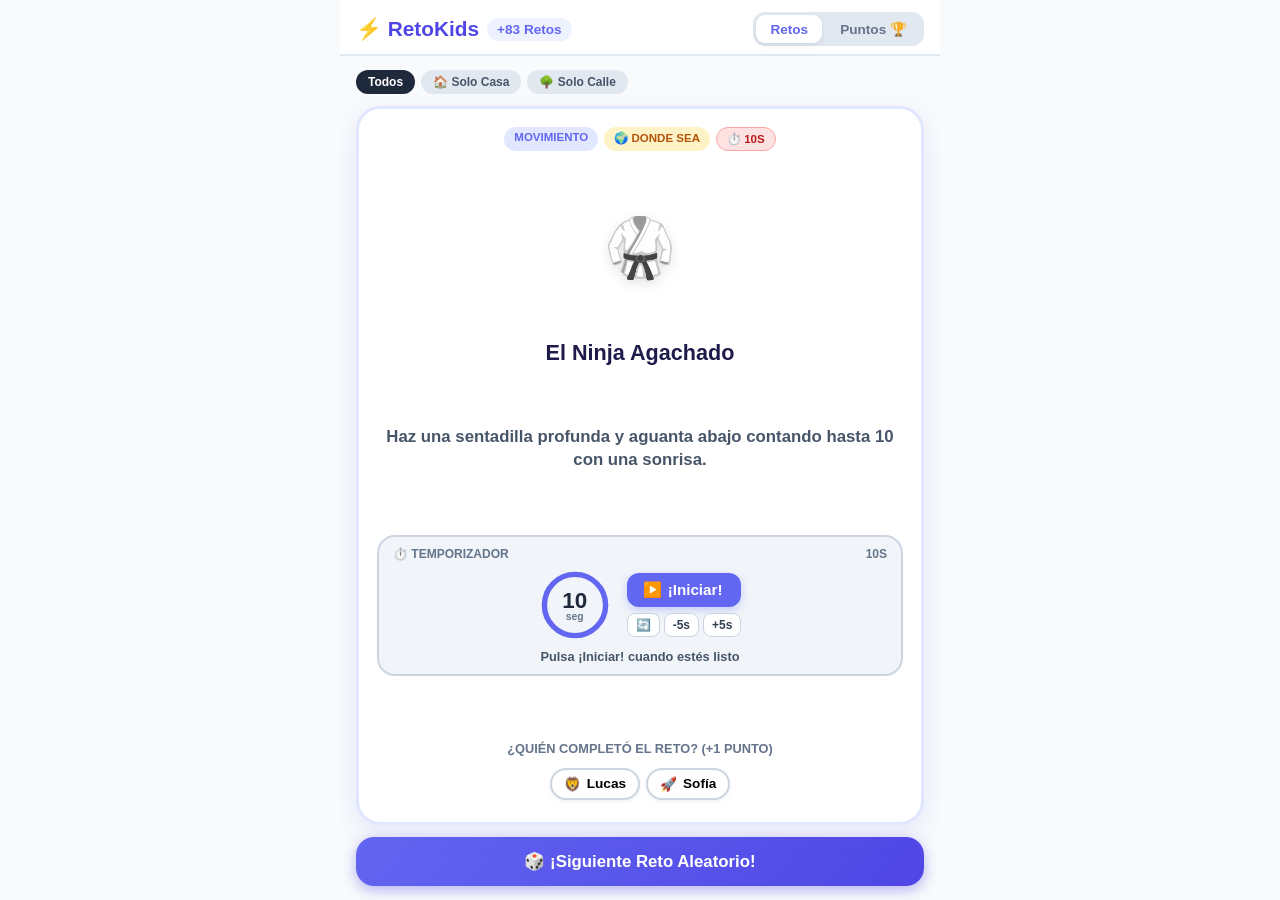
==== public/retokids.html @ 827642c1 "chore: initialize RetoKids project Setup React project with Vite, Tailwind CSS, TypeScript, and core" ====
<!DOCTYPE html>
<html lang="es">
<head>
  <meta charset="UTF-8">
  <title>RetoKids - Desafíos en Acción con Temporizador</title>
  
  <!-- Optimización iOS / PWA -->
  <meta name="viewport" content="width=device-width, initial-scale=1.0, maximum-scale=1.0, user-scalable=no, viewport-fit=cover">
  <meta name="apple-mobile-web-app-capable" content="yes">
  <meta name="apple-mobile-web-app-status-bar-style" content="black-translucent">
  <meta name="apple-mobile-web-app-title" content="RetoKids">
  <meta name="theme-color" content="#4f46e5">

  <style>
    :root {
      --primary: #6366f1;
      --primary-dark: #4f46e5;
      --accent: #f59e0b;
      --success: #10b981;
      --danger: #ef4444;
      --bg: #f8fafc;
      --card-bg: #ffffff;
      --text: #1e293b;
      --text-muted: #64748b;
      --safe-top: env(safe-area-inset-top, 20px);
      --safe-bottom: env(safe-area-inset-bottom, 20px);
    }

    * {
      box-sizing: border-box;
      margin: 0;
      padding: 0;
      -webkit-tap-highlight-color: transparent;
      user-select: none;
      -webkit-user-select: none;
    }

    html, body {
      width: 100%;
      height: 100dvh;
      overflow-x: hidden;
      overflow-y: hidden;
      font-family: -apple-system, BlinkMacSystemFont, "Segoe UI", Roboto, Helvetica, Arial, sans-serif;
      background-color: var(--bg);
      color: var(--text);
    }

    #app {
      display: flex;
      flex-direction: column;
      width: 100vw;
      height: 100dvh;
      max-width: 600px;
      margin: 0 auto;
      padding-top: var(--safe-top);
      padding-bottom: var(--safe-bottom);
      overflow: hidden;
      position: relative;
    }

    /* Cabecera */
    header {
      padding: 12px 16px 8px;
      display: flex;
      justify-content: space-between;
      align-items: center;
      background: var(--card-bg);
      border-bottom: 2px solid #e2e8f0;
    }

    .brand {
      display: flex;
      align-items: center;
      gap: 8px;
      font-weight: 900;
      font-size: 1.3rem;
      color: var(--primary-dark);
    }

    .brand span {
      background: #eef2ff;
      padding: 4px 10px;
      border-radius: 20px;
      font-size: 0.85rem;
      color: var(--primary);
    }

    .tab-bar {
      display: flex;
      background: #e2e8f0;
      border-radius: 12px;
      padding: 3px;
      gap: 4px;
    }

    .tab-btn {
      border: none;
      background: transparent;
      padding: 6px 14px;
      font-weight: 700;
      font-size: 0.85rem;
      border-radius: 9px;
      color: var(--text-muted);
      cursor: pointer;
      transition: all 0.2s ease;
    }

    .tab-btn.active {
      background: #fff;
      color: var(--primary);
      box-shadow: 0 2px 5px rgba(0,0,0,0.08);
    }

    /* Contenido */
    main {
      flex: 1;
      overflow-y: auto;
      padding: 14px 16px;
      display: flex;
      flex-direction: column;
      -webkit-overflow-scrolling: touch;
    }

    .view {
      display: none;
      flex-direction: column;
      height: 100%;
      gap: 12px;
    }

    .view.active {
      display: flex;
    }

    /* Tarjeta Reto */
    .challenge-card {
      background: var(--card-bg);
      border-radius: 24px;
      padding: 18px 18px;
      flex: 1;
      display: flex;
      flex-direction: column;
      justify-content: space-between;
      align-items: center;
      text-align: center;
      box-shadow: 0 8px 24px rgba(99, 102, 241, 0.12);
      border: 3px solid #e0e7ff;
      position: relative;
      animation: popIn 0.3s cubic-bezier(0.175, 0.885, 0.32, 1.275);
    }

    @keyframes popIn {
      0% { transform: scale(0.92); opacity: 0; }
      100% { transform: scale(1); opacity: 1; }
    }

    .badge-row {
      display: flex;
      gap: 6px;
      flex-wrap: wrap;
      justify-content: center;
      margin-bottom: 4px;
    }

    .badge {
      font-size: 0.72rem;
      font-weight: 800;
      text-transform: uppercase;
      padding: 4px 10px;
      border-radius: 20px;
      background: #e0e7ff;
      color: var(--primary);
    }

    .badge.place {
      background: #fef3c7;
      color: #b45309;
    }

    .badge.time-badge {
      background: #fee2e2;
      color: #b91c1c;
      border: 1px solid #fca5a5;
    }

    .challenge-emoji {
      font-size: 3.6rem;
      margin: 4px 0;
      filter: drop-shadow(0 4px 6px rgba(0,0,0,0.1));
    }

    .challenge-title {
      font-size: 1.35rem;
      font-weight: 800;
      color: #1e1b4b;
      margin-bottom: 4px;
    }

    .challenge-desc {
      font-size: 1.05rem;
      line-height: 1.4;
      font-weight: 600;
      color: #475569;
      margin-bottom: 4px;
    }

    /* =========================================
       NUEVO: TEMPORIZADOR INTEGRADO EN RETO
    ========================================= */
    .timer-container {
      width: 100%;
      background: #f1f5f9;
      border: 2px solid #cbd5e1;
      border-radius: 18px;
      padding: 10px 14px;
      display: flex;
      flex-direction: column;
      align-items: center;
      gap: 8px;
      margin: 4px 0;
      transition: all 0.3s ease;
    }

    .timer-container.running {
      background: #eef2ff;
      border-color: #818cf8;
      box-shadow: 0 4px 12px rgba(99, 102, 241, 0.15);
    }

    .timer-container.urgent {
      background: #fef2f2;
      border-color: #f87171;
      animation: pulseBorder 0.8s infinite alternate;
    }

    @keyframes pulseBorder {
      0% { box-shadow: 0 0 0 0 rgba(239, 68, 68, 0.4); }
      100% { box-shadow: 0 0 16px 4px rgba(239, 68, 68, 0.3); }
    }

    .timer-container.finished {
      background: #ecfdf5;
      border-color: #34d399;
    }

    .timer-header {
      width: 100%;
      display: flex;
      justify-content: space-between;
      align-items: center;
      font-size: 0.75rem;
      font-weight: 800;
      text-transform: uppercase;
      color: #64748b;
    }

    .timer-body {
      display: flex;
      align-items: center;
      justify-content: center;
      gap: 16px;
      width: 100%;
    }

    .timer-dial-wrapper {
      position: relative;
      width: 72px;
      height: 72px;
      display: flex;
      align-items: center;
      justify-content: center;
    }

    .timer-svg {
      width: 100%;
      height: 100%;
      transform: rotate(-90deg);
    }

    .timer-circle-bg {
      fill: none;
      stroke: #e2e8f0;
      stroke-width: 6;
    }

    .timer-circle-progress {
      fill: none;
      stroke: var(--primary);
      stroke-width: 6;
      stroke-linecap: round;
      transition: stroke-dashoffset 0.3s linear, stroke 0.3s ease;
    }

    .timer-dial-text {
      position: absolute;
      display: flex;
      flex-direction: column;
      align-items: center;
      justify-content: center;
      font-weight: 900;
      font-size: 1.4rem;
      color: var(--text);
    }

    .timer-dial-unit {
      font-size: 0.65rem;
      font-weight: 700;
      color: var(--text-muted);
      margin-top: -3px;
    }

    .timer-controls {
      display: flex;
      flex-direction: column;
      gap: 6px;
    }

    .btn-timer-main {
      background: var(--primary);
      color: white;
      border: none;
      padding: 8px 16px;
      border-radius: 12px;
      font-weight: 800;
      font-size: 0.95rem;
      cursor: pointer;
      display: flex;
      align-items: center;
      gap: 6px;
      box-shadow: 0 3px 8px rgba(99, 102, 241, 0.3);
      transition: transform 0.1s, background-color 0.2s;
    }

    .btn-timer-main:active {
      transform: scale(0.95);
    }

    .btn-timer-main.running {
      background: #d97706;
      box-shadow: 0 3px 8px rgba(217, 119, 6, 0.3);
    }

    .btn-timer-main.finished {
      background: #059669;
    }

    .timer-sub-controls {
      display: flex;
      gap: 4px;
      justify-content: center;
    }

    .btn-timer-small {
      background: #fff;
      border: 1px solid #cbd5e1;
      padding: 4px 8px;
      border-radius: 8px;
      font-weight: 800;
      font-size: 0.75rem;
      cursor: pointer;
      color: #334155;
    }

    .btn-timer-small:active {
      transform: scale(0.92);
      background: #f1f5f9;
    }

    .timer-status-msg {
      font-size: 0.8rem;
      font-weight: 700;
      color: #475569;
      text-align: center;
    }

    /* Botones de acción */
    .action-panel {
      display: flex;
      flex-direction: column;
      gap: 8px;
      margin-top: 6px;
      width: 100%;
    }

    .award-title {
      font-size: 0.8rem;
      font-weight: 800;
      color: var(--text-muted);
      text-align: center;
      text-transform: uppercase;
    }

    .players-quick-bar {
      display: flex;
      gap: 6px;
      overflow-x: auto;
      padding: 4px 2px;
      justify-content: center;
      flex-wrap: wrap;
    }

    .quick-player-btn {
      background: #fff;
      border: 2px solid #cbd5e1;
      padding: 6px 12px;
      border-radius: 50px;
      display: flex;
      align-items: center;
      gap: 6px;
      font-weight: 800;
      font-size: 0.85rem;
      cursor: pointer;
      box-shadow: 0 2px 4px rgba(0,0,0,0.05);
      transition: transform 0.1s;
    }

    .quick-player-btn:active {
      transform: scale(0.95);
      background: #dcfce7;
      border-color: var(--success);
    }

    .btn-main {
      background: linear-gradient(135deg, #6366f1, #4f46e5);
      color: white;
      border: none;
      padding: 14px;
      font-size: 1.05rem;
      font-weight: 800;
      border-radius: 18px;
      cursor: pointer;
      box-shadow: 0 4px 14px rgba(79, 70, 229, 0.4);
      display: flex;
      justify-content: center;
      align-items: center;
      gap: 10px;
      transition: transform 0.1s;
    }

    .btn-main:active {
      transform: scale(0.97);
    }

    /* Marcador y Jugadores */
    .players-list {
      display: flex;
      flex-direction: column;
      gap: 10px;
      overflow-y: auto;
    }

    .player-card {
      background: var(--card-bg);
      border-radius: 18px;
      padding: 12px 16px;
      display: flex;
      align-items: center;
      justify-content: space-between;
      box-shadow: 0 3px 10px rgba(0,0,0,0.04);
      border: 2px solid #f1f5f9;
    }

    .player-info {
      display: flex;
      align-items: center;
      gap: 12px;
    }

    .player-avatar {
      width: 48px;
      height: 48px;
      border-radius: 50%;
      background: #eef2ff;
      display: flex;
      align-items: center;
      justify-content: center;
      font-size: 1.7rem;
      overflow: hidden;
      border: 2px solid #c7d2fe;
    }

    .player-avatar img {
      width: 100%;
      height: 100%;
      object-fit: cover;
    }

    .player-name {
      font-weight: 800;
      font-size: 1.05rem;
    }

    .score-controls {
      display: flex;
      align-items: center;
      gap: 8px;
    }

    .score-badge {
      font-size: 1.3rem;
      font-weight: 900;
      color: var(--primary-dark);
      min-width: 36px;
      text-align: center;
    }

    .btn-circle {
      width: 36px;
      height: 36px;
      border-radius: 50%;
      border: none;
      font-size: 1.3rem;
      font-weight: 800;
      display: flex;
      align-items: center;
      justify-content: center;
      cursor: pointer;
    }

    .btn-plus {
      background: #dcfce7;
      color: #15803d;
    }

    .btn-minus {
      background: #fee2e2;
      color: #b91c1c;
    }

    /* Modal / Formulario Agregar Jugador */
    .add-player-box {
      background: #fff;
      padding: 16px;
      border-radius: 20px;
      box-shadow: 0 4px 12px rgba(0,0,0,0.06);
      border: 2px dashed #cbd5e1;
      display: flex;
      flex-direction: column;
      gap: 12px;
    }

    .input-row {
      display: flex;
      gap: 8px;
    }

    input[type="text"] {
      flex: 1;
      padding: 12px 14px;
      border-radius: 12px;
      border: 2px solid #cbd5e1;
      font-size: 1rem;
      font-weight: 600;
      outline: none;
    }

    input[type="text"]:focus {
      border-color: var(--primary);
    }

    .avatar-selector {
      display: flex;
      gap: 6px;
      overflow-x: auto;
      padding-bottom: 4px;
    }

    .avatar-option {
      font-size: 1.6rem;
      padding: 6px;
      background: #f1f5f9;
      border-radius: 12px;
      cursor: pointer;
      border: 2px solid transparent;
    }

    .avatar-option.selected {
      border-color: var(--primary);
      background: #e0e7ff;
    }

    .custom-file-upload {
      border: 2px dashed #94a3b8;
      border-radius: 12px;
      display: flex;
      align-items: center;
      justify-content: center;
      padding: 8px;
      font-size: 0.8rem;
      font-weight: 700;
      color: #475569;
      cursor: pointer;
    }

    .btn-sec {
      background: var(--primary);
      color: white;
      border: none;
      padding: 12px;
      border-radius: 12px;
      font-weight: 800;
      cursor: pointer;
    }

    /* Filtros Rápidos */
    .filter-bar {
      display: flex;
      gap: 6px;
    }

    .filter-chip {
      padding: 5px 12px;
      border-radius: 20px;
      background: #e2e8f0;
      border: none;
      font-size: 0.75rem;
      font-weight: 700;
      color: #475569;
      cursor: pointer;
    }

    .filter-chip.active {
      background: #1e293b;
      color: white;
    }

    /* Canvas para confeti */
    #confetti {
      position: absolute;
      top: 0;
      left: 0;
      width: 100%;
      height: 100%;
      pointer-events: none;
      z-index: 999;
    }
  </style>
</head>
<body>

  <canvas id="confetti"></canvas>

  <div id="app">
    <!-- Header -->
    <header>
      <div class="brand">
        ⚡ RetoKids
        <span id="challenge-counter">0/110</span>
      </div>
      <div class="tab-bar">
        <button class="tab-btn active" onclick="switchView('retos')">Retos</button>
        <button class="tab-btn" onclick="switchView('jugadores')">Puntos 🏆</button>
      </div>
    </header>

    <!-- Contenido -->
    <main>
      <!-- VISTA 1: RETOS -->
      <div id="view-retos" class="view active">
        <!-- Filtros de Lugar -->
        <div class="filter-bar">
          <button class="filter-chip active" onclick="setFilter('todos', this)">Todos</button>
          <button class="filter-chip" onclick="setFilter('casa', this)">🏠 Solo Casa</button>
          <button class="filter-chip" onclick="setFilter('calle', this)">🌳 Solo Calle</button>
        </div>

        <!-- Tarjeta de Reto -->
        <div class="challenge-card" id="card">
          <div class="badge-row">
            <span class="badge" id="c-category">Movimiento</span>
            <span class="badge place" id="c-place">🏠 En Casa</span>
            <span class="badge time-badge" id="c-time-badge" style="display:none;">⏱️ 10s</span>
          </div>

          <div class="challenge-emoji" id="c-emoji">🚀</div>
          <h2 class="challenge-title" id="c-title">Cargando Reto...</h2>
          <p class="challenge-desc" id="c-desc">¡Prepárate para la diversión!</p>

          <!-- NUEVO: Temporizador Visual para retos con tiempo -->
          <div class="timer-container" id="timer-box" style="display: none;">
            <div class="timer-header">
              <span>⏱️ Temporizador</span>
              <span id="timer-badge-val" style="font-weight:900;">10s</span>
            </div>
            <div class="timer-body">
              <div class="timer-dial-wrapper">
                <svg class="timer-svg" viewBox="0 0 80 80">
                  <circle class="timer-circle-bg" cx="40" cy="40" r="34"></circle>
                  <circle class="timer-circle-progress" id="timer-svg-circle" cx="40" cy="40" r="34" stroke-dasharray="213.6" stroke-dashoffset="0"></circle>
                </svg>
                <div class="timer-dial-text">
                  <span id="timer-digits">10</span>
                  <span class="timer-dial-unit">seg</span>
                </div>
              </div>

              <div class="timer-controls">
                <button class="btn-timer-main" id="timer-main-btn" onclick="toggleTimer()">
                  <span id="timer-btn-icon">▶️</span> <span id="timer-btn-text">¡Iniciar!</span>
                </button>
                <div class="timer-sub-controls">
                  <button class="btn-timer-small" onclick="resetTimer()" title="Reiniciar">🔄</button>
                  <button class="btn-timer-small" onclick="adjustTimer(-5)" title="Restar 5s">-5s</button>
                  <button class="btn-timer-small" onclick="adjustTimer(5)" title="Sumar 5s">+5s</button>
                </div>
              </div>
            </div>
            <div class="timer-status-msg" id="timer-msg">Pulsa ¡Iniciar! cuando estés preparado</div>
          </div>

          <!-- Asignar punto rápido -->
          <div class="action-panel">
            <div class="award-title">¿Quién completó el reto? (+1 punto)</div>
            <div class="players-quick-bar" id="quick-players">
              <!-- Se llena con JS -->
            </div>
          </div>
        </div>

        <button class="btn-main" onclick="nextChallenge()">
          🎲 ¡Siguiente Reto Aleatorio!
        </button>
      </div>

      <!-- VISTA 2: JUGADORES / MARCADOR -->
      <div id="view-jugadores" class="view">
        <!-- Agregar Jugador -->
        <div class="add-player-box">
          <div class="input-row">
            <input type="text" id="player-name" placeholder="Nombre (ej. Lucas o Sofía)" maxlength="15">
            <button class="btn-sec" onclick="addPlayer()">Añadir</button>
          </div>
          
          <div style="font-size: 0.8rem; font-weight: 700; color: #64748b;">Elige un icono:</div>
          <div class="avatar-selector" id="avatar-picker">
            <div class="avatar-option selected" onclick="pickEmoji('🦁', this)">🦁</div>
            <div class="avatar-option" onclick="pickEmoji('🚀', this)">🚀</div>
            <div class="avatar-option" onclick="pickEmoji('🦄', this)">🦄</div>
            <div class="avatar-option" onclick="pickEmoji('🦖', this)">🦖</div>
            <div class="avatar-option" onclick="pickEmoji('⚡', this)">⚡</div>
            <div class="avatar-option" onclick="pickEmoji('🍕', this)">🍕</div>
            <div class="avatar-option" onclick="pickEmoji('🐶', this)">🐶</div>
            <div class="avatar-option" onclick="pickEmoji('🥷', this)">🥷</div>
          </div>

          <label class="custom-file-upload">
            📷 O sube una foto desde tu galería
            <input type="file" id="player-img" accept="image/*" style="display:none;" onchange="handleImageUpload(event)">
          </label>
        </div>

        <!-- Lista Marcador -->
        <div class="players-list" id="players-list">
          <!-- Jugadores creados -->
        </div>
      </div>
    </main>
  </div>

  <script>
    /* ============================================================
       BASE DE DATOS: +105 RETOS CON TIEMPO EXPLICITO
    ============================================================ */
    const RETOS = [
      // FÍSICOS Y MOVIMIENTO
      { title: "El Flamenco Ciego", desc: "Ponte a la pata coja, cierra los ojos y aguanta 10 segundos sin caerte ni abrir los brazos.", cat: "Movimiento", place: "todos", emoji: "🦩", time: 10 },
      { title: "El Suelo es Lava", desc: "¡Tienes 5 segundos para subirte a algún lugar sin tocar el suelo!", cat: "Movimiento", place: "todos", emoji: "🌋", time: 5 },
      { title: "Caminata de Cangrejo", desc: "Camina a cuatro patas boca arriba como un cangrejo hasta la otra punta de la habitación o hasta el siguiente árbol.", cat: "Movimiento", place: "todos", emoji: "🦀" },
      { title: "Salto de Astronauta", desc: "Haz 5 saltos lo más altos que puedas, aterrizando en cuclillas y diciendo en el aire '¡Houston, sin gravedad!'.", cat: "Movimiento", place: "todos", emoji: "🚀" },
      { title: "Giro Ninja Silencioso", desc: "Da 3 vueltas completas sobre ti mismo y termina en posición ninja sin hacer ni el más mínimo sonido.", cat: "Movimiento", place: "todos", emoji: "🥷" },
      { title: "La Carrera del Pingüino", desc: "Junta los tobillos y camina como un pingüino de lado a lado sin separar los pies.", cat: "Movimiento", place: "todos", emoji: "🐧" },
      { title: "El Puente Humano", desc: "Haz una postura de puente (o plancha) y cuenta despacio del 1 al 12 sin que tu barriga toque el suelo.", cat: "Movimiento", place: "todos", emoji: "🌉", time: 12 },
      { title: "Pato Veloz", desc: "Agáchate en cuclillas y camina como un patito diciendo 'cuac cuac' durante 15 pasos.", cat: "Movimiento", place: "todos", emoji: "🦆" },
      { title: "Salto de Rana Pro", desc: "Haz 6 saltos de rana enormes tocando el suelo con las dos manos antes de cada despegue.", cat: "Movimiento", place: "todos", emoji: "🐸" },
      { title: "Toques de Rodilla", desc: "Salta llevando las rodillas al pecho 8 veces seguidas sin detenerte.", cat: "Movimiento", place: "todos", emoji: "⚡" },
      { title: "El Árbol en la Tormenta", desc: "Haz la postura del árbol (un pie pegado a la rodilla contraria) durante 15 segundos mientras los demás intentan hacerte reír.", cat: "Equilibrio", place: "todos", emoji: "🌳", time: 15 },
      { title: "Gato y Perro", desc: "A cuatro patas, arquea la espalda hacia arriba como gato enfadado y luego hacia abajo sacando pecho 5 veces.", cat: "Movimiento", place: "casa", emoji: "🐱" },
      { title: "Carrera hacia Atrás", desc: "Camina 20 pasos de espaldas con mucho cuidado mirando por encima del hombro.", cat: "Movimiento", place: "todos", emoji: "🔙" },

      // RISA Y ACTUACIÓN / TEATRO
      { title: "El Robot Descompuesto", desc: "Habla y muévete como un robot al que se le están acabando las pilas durante 20 segundos.", cat: "Risas", place: "todos", emoji: "🤖", time: 20 },
      { title: "La Estatua de Cera", desc: "Pon una cara divertidísima y quédate completamente congelado durante 15 segundos sin parpadear.", cat: "Risas", place: "todos", emoji: "🗿", time: 15 },
      { title: "Monólogo Alienígena", desc: "Explícale al grupo cómo se come un plátano usando un idioma inventado de otro planeta durante 20 segundos.", cat: "Risas", place: "todos", emoji: "👽", time: 20 },
      { title: "Mímica de Animal Misterioso", desc: "Imita a un animal con gestos y movimientos (¡sin ningún sonido!) hasta que alguien adivine cuál es en 30 segundos.", cat: "Teatro", place: "todos", emoji: "🎭", time: 30 },
      { title: "El Espejo Mágico", desc: "Elige a un compañero e imita exactamente cada uno de sus movimientos durante 30 segundos como si fueras su reflejo.", cat: "Risas", place: "todos", emoji: "🪞", time: 30 },
      { title: "Risa Contagiosa", desc: "Ponte muy serio cara a cara con alguien y di '¡Ja!'... él dice '¡Ja, Ja!' y tú '¡Ja, Ja, Ja!'. El primero que se ría pierde.", cat: "Risas", place: "todos", emoji: "😂" },
      { title: "Chef Italiano Dramático", desc: "Finge preparar una pizza gigante invisible usando manos y gestos muy exagerados durante 20 segundos.", cat: "Teatro", place: "todos", emoji: "🍕", time: 20 },
      { title: "Pájaros Locos", desc: "Mueve los brazos como un pájaro e intenta rascarte la espalda con el codo.", cat: "Risas", place: "todos", emoji: "🦜" },
      { title: "Abuelo sin Dientes", desc: "Habla durante 20 segundos tapándote los dientes con los labios contando qué hiciste hoy.", cat: "Risas", place: "todos", emoji: "👴", time: 20 },
      { title: "Presentador de Circo", desc: "Presenta al otro jugador con tu voz más potente y elegante como el artista más asombroso del mundo en 20 segundos.", cat: "Teatro", place: "todos", emoji: "🎪", time: 20 },

      // OBSERVACIÓN E INGENIO
      { title: "Detective de Colores", desc: "Encuentra con la vista 3 cosas rojas, 2 verdes y 1 amarilla antes de contar hasta 15.", cat: "Ingenio", place: "todos", emoji: "🔍", time: 15 },
      { title: "Palabras Encadenadas", desc: "Di una palabra y el otro debe decir otra que empiece con la última sílaba. ¡Deben lograr 6 palabras seguidas!", cat: "Mente", place: "todos", emoji: "🔗" },
      { title: "El Abecedario Relámpago", desc: "Di 5 nombres de animales que comiencen con diferentes letras del abecedario sin dudar más de 3 segundos.", cat: "Mente", place: "todos", emoji: "🔤", time: 15 },
      { title: "El Radar Silencioso", desc: "Cierra los ojos durante 15 segundos en silencio absoluto. Luego di 3 sonidos diferentes que hayas escuchado.", cat: "Ingenio", place: "todos", emoji: "👂", time: 15 },
      { title: "Veo Veo Táctil", desc: "Cierra los ojos. Alguien te pondrá un objeto cotidiano en las manos y tendrás 10 segundos para adivinar qué es solo tocándolo.", cat: "Ingenio", place: "casa", emoji: "✋", time: 10 },
      { title: "Rimas Divertidas", desc: "Busca 3 palabras que rimen con la palabra 'CAMIÓN' en menos de 15 segundos.", cat: "Mente", place: "todos", emoji: "🎵", time: 15 },
      { title: "La Pregunta Prohibida", desc: "Durante 1 minuto debes responder a las preguntas que te hagan SIN decir las palabras 'SÍ', 'NO' ni 'BLANCO'.", cat: "Mente", place: "todos", emoji: "🚫", time: 60 },
      { title: "Memoria Flash", desc: "Mira a tu alrededor 10 segundos. Cierra los ojos y dinos cuántas personas o cuadros hay en el lugar.", cat: "Mente", place: "todos", emoji: "🧠", time: 10 },
      { title: "Trabalenguas Imposible", desc: "Di 3 veces seguidas y muy rápido: 'Tres tristes tigres tragaban trigo en un trigal' en menos de 15 segundos.", cat: "Mente", place: "todos", emoji: "🗣️", time: 15 },
      { title: "De Mayor a Menor", desc: "Cuenta hacia atrás del 20 al 0 mientras das saltitos suaves con un solo pie durante 20 segundos.", cat: "Mente", place: "todos", emoji: "🔟", time: 20 },

      // CALLE / EXTERIOR
      { title: "Cazador de Letras", desc: "Busca en carteles o señales de la calle la letra 'A', la letra 'M' y la letra 'S' en menos de 30 segundos.", cat: "Calle", place: "calle", emoji: "🚸", time: 30 },
      { title: "La Carrera de Sombras", desc: "Intenta pisar la sombra de tu compañero sin que él pise la tuya durante 20 segundos.", cat: "Calle", place: "calle", emoji: "👥", time: 20 },
      { title: "El Semáforo Humano", desc: "Cuando el líder diga 'Verde' corres en el sitio; 'Amarillo' vas a cámara lenta; 'Rojo' te congelas durante 30 segundos.", cat: "Calle", place: "calle", emoji: "🚦", time: 30 },
      { title: "Contador de Coches", desc: "Elige un color. El primero en ver pasar 3 coches de ese color gana el punto.", cat: "Calle", place: "calle", emoji: "🚗" },
      { title: "Misión Formas de Nubes", desc: "Mira al cielo y encuentra una nube que tenga forma de animal o de cosa divertida y descríbela.", cat: "Calle", place: "calle", emoji: "☁️" },
      { title: "Equilibrio en la Línea", desc: "Camina poniendo un pie justo delante del otro siguiendo una línea del suelo sin salirte durante 15 pasos.", cat: "Calle", place: "calle", emoji: "➖" },
      { title: "El Radar de Perros", desc: "El primero en encontrar un perro paseando por la calle debe imitar su ladrido suavemente.", cat: "Calle", place: "calle", emoji: "🐕" },
      { title: "Detective de Hojas", desc: "Encuentra en el suelo una hoja seca y una hoja verde sin arrancar ninguna planta antes de 30 segundos.", cat: "Calle", place: "calle", emoji: "🍂", time: 30 },
      { title: "Salto de Balcones", desc: "Cuenta cuántos balcones con plantas ves en la fachada más cercana antes de 10 segundos.", cat: "Calle", place: "calle", emoji: "🪴", time: 10 },
      { title: "El Abrazo al Árbol", desc: "Camina a paso ligero hasta el árbol más cercano y dale un abrazo agradeciéndole por el oxígeno.", cat: "Calle", place: "calle", emoji: "🌲" },

      // CASA
      { title: "Búsqueda del Calcetín Gemelo", desc: "Toca con la punta del dedo un calcetín y vuelve a tu lugar en menos de 10 segundos.", cat: "Casa", place: "casa", emoji: "🧦", time: 10 },
      { title: "El Guardián del Silencio", desc: "Cruza el pasillo o la habitación caminando como un ratoncito sin que el suelo cruja durante 15 segundos.", cat: "Casa", place: "casa", emoji: "🐭", time: 15 },
      { title: "Tocar Madera", desc: "Toca 4 objetos distintos que estén hechos de madera auténtica en menos de 12 segundos.", cat: "Casa", place: "casa", emoji: "🪵", time: 12 },
      { title: "Foco Frío", desc: "Corre y toca la puerta del frigorífico con el codo antes de 8 segundos.", cat: "Casa", place: "casa", emoji: "❄️", time: 8 },
      { title: "La Almohada Malabarista", desc: "Toma un cojín, lánzalo al aire, da una palmada y atrápalo antes de que caiga.", cat: "Casa", place: "casa", emoji: "🛋️" },
      { title: "Orden Exprés", desc: "Encuentra una cosa que esté descolocada en el salón o tu cuarto y guárdala en su lugar exacto antes de 20 segundos.", cat: "Casa", place: "casa", emoji: "✨", time: 20 },
      { title: "El Monstruo de la Cama", desc: "Gatea por debajo de una mesa o ponte a ras del suelo y saluda como un simpático monstruo.", cat: "Casa", place: "casa", emoji: "👾" },

      // MÁS RETOS
      { title: "Giro de Helicóptero", desc: "Extiende los brazos y gira 5 veces a la derecha y 5 a la izquierda sin marearte.", cat: "Movimiento", place: "todos", emoji: "🚁" },
      { title: "Pancita y Cabeza", desc: "Frótate la barriga en círculos con una mano mientras te das palmaditas en la cabeza con la otra durante 10 segundos.", cat: "Coordinación", place: "todos", emoji: "🤹", time: 10 },
      { title: "La Carrera del Gusano", desc: "Túmbate en el suelo y muévete hacia adelante ondulando tu cuerpo durante 15 segundos.", cat: "Movimiento", place: "casa", emoji: "🐛", time: 15 },
      { title: "Mímica de Oficios", desc: "Imita ser un bombero o un astronauta hasta que adivinen tu profesión en menos de 30 segundos.", cat: "Teatro", place: "todos", emoji: "👨‍🚒", time: 30 },
      { title: "El Chiste Exprés", desc: "Cuenta tu mejor chiste o frase cómica en menos de 20 segundos.", cat: "Risas", place: "todos", emoji: "😆", time: 20 },
      { title: "Superhéroe en Despegue", desc: "Haz tu mejor pose de superhéroe volando y quédate firme como una roca 12 segundos.", cat: "Movimiento", place: "todos", emoji: "🦸", time: 12 },
      { title: "Aplaude por la Espalda", desc: "Pasa los brazos por detrás de la espalda e intenta aplaudir 10 veces en menos de 10 segundos.", cat: "Coordinación", place: "todos", emoji: "👏", time: 10 },
      { title: "Adivina el Dibujo en la Espalda", desc: "Con tu dedo dibuja un sol, un corazón o un número en la espalda para que lo adivinen en 20 segundos.", cat: "Ingenio", place: "todos", emoji: "✍️", time: 20 },
      { title: "Grito Mudo", desc: "Haz la cara de gritar con toda tu fuerza pero sin ningún sonido durante 8 segundos.", cat: "Risas", place: "todos", emoji: "😱", time: 8 },
      { title: "El Duelo de Miradas", desc: "Mira fijamente a los ojos a tu rival durante 30 segundos. El primero en reírse pierde.", cat: "Risas", place: "todos", emoji: "👀", time: 30 },
      { title: "Canto Operístico", desc: "Canta 'Cumpleaños Feliz' con voz de ópera dramática durante 15 segundos.", cat: "Risas", place: "todos", emoji: "🎤", time: 15 },
      { title: "El Ninja Agachado", desc: "Haz una sentadilla profunda y aguanta abajo contando hasta 10 con una sonrisa.", cat: "Movimiento", place: "todos", emoji: "🥋", time: 10 },
      { title: "5 Animales con Cola Larga", desc: "Nombra 5 animales con cola larga antes de que cuenten hasta 10.", cat: "Mente", place: "todos", emoji: "🐒", time: 10 },
      { title: "La Torre Humana", desc: "Estírate lo más alto que puedas de puntillas con las manos al cielo 10 segundos.", cat: "Movimiento", place: "todos", emoji: "🦒", time: 10 },
      { title: "Sonidos de Granja", desc: "Haz el sonido de una vaca, un gallo, un cerdo y una oveja en menos de 8 segundos.", cat: "Risas", place: "todos", emoji: "🚜", time: 8 },
      { title: "Cero Cosquillas", desc: "Aguanta cosquillas en las plantas de los pies o costillas durante 5 segundos sin gritar.", cat: "Risas", place: "todos", emoji: "🪶", time: 5 },
      { title: "El Baile Loco", desc: "Inventa un paso de baile que combine hombros y pata coja durante 15 segundos.", cat: "Risas", place: "todos", emoji: "💃", time: 15 },
      { title: "Pies en el Aire", desc: "Siéntate en el suelo y mantén los pies en el aire sin tocar nada durante 10 segundos.", cat: "Movimiento", place: "casa", emoji: "🦶", time: 10 },
      { title: "Carrera de Caracoles", desc: "Compite para ver quién llega más lento al otro lado sin parar durante 20 segundos.", cat: "Risas", place: "todos", emoji: "🐌", time: 20 },
      { title: "Buscador de Triángulos", desc: "Encuentra en menos de 15 segundos alguna forma triangular en tu entorno.", cat: "Ingenio", place: "todos", emoji: "📐", time: 15 },
      { title: "Mueve las Orejas", desc: "Intenta mover las orejas sin tocarlas durante 10 segundos.", cat: "Risas", place: "todos", emoji: "👂", time: 10 },
      { title: "Contar con los Ojos Cerrados", desc: "Cierra los ojos e intenta adivinar cuándo han pasado exactamente 15 segundos.", cat: "Mente", place: "todos", emoji: "⏱️", time: 15 },
      { title: "Cero Parpadeo", desc: "Aguanta 12 segundos mirando al techo sin parpadear ni una sola vez.", cat: "Control", place: "todos", emoji: "👀", time: 12 },
      { title: "Pies Calientes", desc: "Trota en el sitio como si el suelo hirviera durante 10 segundos.", cat: "Movimiento", place: "todos", emoji: "🔥", time: 10 },
      { title: "Tocar 3 Cosas Frías", desc: "Toca 3 objetos fríos al tacto (metal, cristal, piedra) antes de 15 segundos.", cat: "Ingenio", place: "todos", emoji: "🧊", time: 15 },
      { title: "Acrobacia del Pulgar", desc: "Gira los pulgares uno alrededor del otro a máxima velocidad durante 10 segundos.", cat: "Coordinación", place: "todos", emoji: "👍", time: 10 },
      { title: "El Escalador Invisible", desc: "Mueve brazos y piernas como escalando una montaña empinada durante 15 segundos.", cat: "Movimiento", place: "todos", emoji: "🧗", time: 15 },
      { title: "5 Cosas que Vuelan", desc: "Nombra 5 cosas que vuelen que NO sean pájaros antes de 10 segundos.", cat: "Mente", place: "todos", emoji: "🚁", time: 10 },
      { title: "Tocar Algo Amarillo", desc: "¡Tienes 7 segundos para correr y tocar algo amarillo!", cat: "Ingenio", place: "todos", emoji: "🟡", time: 7 },
      { title: "La Muralla China", desc: "Empujad suavemente espalda contra espalda durante 5 segundos.", cat: "Fuerza", place: "todos", emoji: "🧱", time: 5 },
      { title: "La Palma Rápida", desc: "Intenta aplaudir 15 veces en menos de 5 segundos.", cat: "Agilidad", place: "todos", emoji: "⚡", time: 5 },
      { title: "La Tabla Firme", desc: "Ponte en plancha apoyando los codos durante 10 segundos.", cat: "Fuerza", place: "casa", emoji: "🛹", time: 10 },
      { title: "El Saludo Secreto", desc: "Inventa en 10 segundos un saludo secreto con tu amigo.", cat: "Creatividad", place: "todos", emoji: "🤝", time: 10 }
    ];

    /* ============================================================
       ESTADO Y PERSISTENCIA
    ============================================================ */
    let players = JSON.parse(localStorage.getItem('retokids_players')) || [
      { id: 1, name: "Lucas", avatar: "🦁", isCustomImg: false, score: 0 },
      { id: 2, name: "Sofía", avatar: "🚀", isCustomImg: false, score: 0 }
    ];

    let currentFilter = 'todos';
    let currentEmoji = '🦁';
    let customImageBase64 = null;
    let currentReto = null;

    // Estado del temporizador
    let timerTotal = 0;
    let timerRemaining = 0;
    let timerInterval = null;
    let timerRunning = false;
    const CIRCUMFERENCE = 2 * Math.PI * 34; // r=34 -> ~213.6

    // Audio
    const audioCtx = new (window.AudioContext || window.webkitAudioContext)();
    
    function playBeep(freq = 520, type = 'sine', duration = 0.15) {
      if (audioCtx.state === 'suspended') audioCtx.resume();
      try {
        const osc = audioCtx.createOscillator();
        const gain = audioCtx.createGain();
        osc.type = type;
        osc.frequency.value = freq;
        gain.gain.setValueAtTime(0.2, audioCtx.currentTime);
        gain.gain.exponentialRampToValueAtTime(0.001, audioCtx.currentTime + duration);
        osc.connect(gain);
        gain.connect(audioCtx.destination);
        osc.start();
        osc.stop(audioCtx.currentTime + duration);
      } catch (e) {}
    }

    function playFanfare() {
      setTimeout(() => playBeep(440, 'triangle', 0.12), 0);
      setTimeout(() => playBeep(554, 'triangle', 0.12), 120);
      setTimeout(() => playBeep(659, 'triangle', 0.15), 240);
      setTimeout(() => playBeep(880, 'triangle', 0.35), 380);
    }

    /* ============================================================
       LÓGICA DEL TEMPORIZADOR
    ============================================================ */
    function setupTimerForReto(reto) {
      clearInterval(timerInterval);
      timerRunning = false;
      const box = document.getElementById('timer-box');
      const timeBadge = document.getElementById('c-time-badge');

      // Buscar tiempo explícito o detectar en la descripción
      let seconds = reto.time || null;
      if (!seconds) {
        const match = reto.desc.match(/(\d+)\s*segundos?/i);
        if (match) seconds = parseInt(match[1], 10);
      }

      if (seconds && seconds > 0) {
        timerTotal = seconds;
        timerRemaining = seconds;
        box.style.display = 'flex';
        timeBadge.style.display = 'inline-block';
        timeBadge.textContent = `⏱️ ${seconds}s`;
        document.getElementById('timer-badge-val').textContent = `${seconds}s`;
        updateTimerDisplay();
      } else {
        box.style.display = 'none';
        timeBadge.style.display = 'none';
      }
    }

    function updateTimerDisplay() {
      const digits = document.getElementById('timer-digits');
      const box = document.getElementById('timer-box');
      const btn = document.getElementById('timer-main-btn');
      const btnText = document.getElementById('timer-btn-text');
      const btnIcon = document.getElementById('timer-btn-icon');
      const msg = document.getElementById('timer-msg');
      const circle = document.getElementById('timer-svg-circle');

      digits.textContent = timerRemaining;

      // Calcular offset de la barra circular
      const ratio = timerTotal > 0 ? timerRemaining / timerTotal : 0;
      const offset = CIRCUMFERENCE * (1 - ratio);
      circle.style.strokeDashoffset = offset;

      // Actualizar colores
      box.className = 'timer-container';
      if (timerRemaining === 0) {
        box.classList.add('finished');
        circle.style.stroke = 'var(--success)';
        btn.className = 'btn-timer-main finished';
        btnIcon.textContent = '🔄';
        btnText.textContent = '¡Repetir!';
        msg.textContent = '🎉 ¡TIEMPO TERMINADO! ¿Quién lo logró?';
      } else if (timerRunning) {
        box.classList.add('running');
        if (timerRemaining <= 3) {
          box.classList.add('urgent');
          circle.style.stroke = 'var(--danger)';
          msg.textContent = '🚨 ¡Últimos segundos!';
        } else {
          circle.style.stroke = 'var(--primary)';
          msg.textContent = '⏱️ ¡El tiempo está corriendo!';
        }
        btn.className = 'btn-timer-main running';
        btnIcon.textContent = '⏸️';
        btnText.textContent = 'Pausar';
      } else {
        circle.style.stroke = 'var(--primary)';
        btn.className = 'btn-timer-main';
        btnIcon.textContent = '▶️';
        btnText.textContent = timerRemaining < timerTotal ? 'Continuar' : '¡Iniciar!';
        msg.textContent = timerRemaining < timerTotal ? `Pausado en ${timerRemaining}s` : 'Pulsa ¡Iniciar! cuando estés listo';
      }
    }

    function toggleTimer() {
      if (timerRemaining === 0) {
        resetTimer();
        startTimer();
        return;
      }

      if (timerRunning) {
        pauseTimer();
      } else {
        startTimer();
      }
    }

    function startTimer() {
      if (timerRunning) return;
      playBeep(600, 'sine', 0.1);
      timerRunning = true;
      updateTimerDisplay();

      timerInterval = setInterval(() => {
        if (timerRemaining <= 1) {
          timerRemaining = 0;
          clearInterval(timerInterval);
          timerRunning = false;
          playFanfare();
          triggerConfetti();
          updateTimerDisplay();
        } else {
          timerRemaining--;
          if (timerRemaining <= 3) {
            playBeep(900 + (3 - timerRemaining) * 150, 'triangle', 0.1);
          } else {
            playBeep(750, 'sine', 0.05);
          }
          updateTimerDisplay();
        }
      }, 1000);
    }

    function pauseTimer() {
      playBeep(450, 'sine', 0.08);
      clearInterval(timerInterval);
      timerRunning = false;
      updateTimerDisplay();
    }

    function resetTimer() {
      playBeep(400, 'sine', 0.08);
      clearInterval(timerInterval);
      timerRunning = false;
      timerRemaining = timerTotal;
      updateTimerDisplay();
    }

    function adjustTimer(delta) {
      playBeep(500, 'sine', 0.08);
      timerTotal = Math.max(3, timerTotal + delta);
      document.getElementById('timer-badge-val').textContent = `${timerTotal}s`;
      if (!timerRunning) {
        timerRemaining = timerTotal;
      } else {
        timerRemaining = Math.max(1, timerRemaining + delta);
      }
      updateTimerDisplay();
    }

    /* ============================================================
       LÓGICA DE RETOS
    ============================================================ */
    function setFilter(filter, el) {
      document.querySelectorAll('.filter-chip').forEach(b => b.classList.remove('active'));
      el.classList.add('active');
      currentFilter = filter;
      nextChallenge();
    }

    function getFilteredRetos() {
      if (currentFilter === 'todos') return RETOS;
      return RETOS.filter(r => r.place === 'todos' || r.place === currentFilter);
    }

    function nextChallenge() {
      const list = getFilteredRetos();
      const randomIndex = Math.floor(Math.random() * list.length);
      const reto = list[randomIndex];
      currentReto = reto;

      playBeep(400, 'sine', 0.08);

      const card = document.getElementById('card');
      card.style.animation = 'none';
      void card.offsetWidth;
      card.style.animation = 'popIn 0.3s cubic-bezier(0.175, 0.885, 0.32, 1.275)';

      document.getElementById('c-category').textContent = reto.cat;
      document.getElementById('c-place').textContent = reto.place === 'casa' ? '🏠 En Casa' : (reto.place === 'calle' ? '🌳 En Calle' : '🌍 Donde Sea');
      document.getElementById('c-emoji').textContent = reto.emoji;
      document.getElementById('c-title').textContent = reto.title;
      document.getElementById('c-desc').textContent = reto.desc;

      // Configurar temporizador si tiene tiempo
      setupTimerForReto(reto);
    }

    /* ============================================================
       JUGADORES Y PUNTUACIÓN
    ============================================================ */
    function savePlayers() {
      localStorage.setItem('retokids_players', JSON.stringify(players));
      renderPlayers();
      renderQuickAwardButtons();
    }

    function renderPlayers() {
      const listEl = document.getElementById('players-list');
      listEl.innerHTML = '';

      const sorted = [...players].sort((a,b) => b.score - a.score);

      sorted.forEach(p => {
        const item = document.createElement('div');
        item.className = 'player-card';

        const avatarContent = p.isCustomImg 
          ? `<img src="${p.avatar}" alt="${p.name}">`
          : p.avatar;

        item.innerHTML = `
          <div class="player-info">
            <div class="player-avatar">${avatarContent}</div>
            <div>
              <div class="player-name">${p.name}</div>
              <small style="color:#64748b; font-weight:700;">${p.score} puntos</small>
            </div>
          </div>
          <div class="score-controls">
            <button class="btn-circle btn-minus" onclick="modifyScore(${p.id}, -1)">-</button>
            <div class="score-badge">${p.score}</div>
            <button class="btn-circle btn-plus" onclick="modifyScore(${p.id}, 1)">+</button>
            <button style="border:none;background:transparent;font-size:1.1rem;margin-left:6px;cursor:pointer;" onclick="deletePlayer(${p.id})">🗑️</button>
          </div>
        `;
        listEl.appendChild(item);
      });
    }

    function renderQuickAwardButtons() {
      const quickBar = document.getElementById('quick-players');
      quickBar.innerHTML = '';

      if (players.length === 0) {
        quickBar.innerHTML = '<span style="font-size:0.85rem;color:#94a3b8;">¡Agrega jugadores en la pestaña Puntos!</span>';
        return;
      }

      players.forEach(p => {
        const btn = document.createElement('button');
        btn.className = 'quick-player-btn';
        
        const avatarMini = p.isCustomImg 
          ? `<img src="${p.avatar}" style="width:20px;height:20px;border-radius:50%;object-fit:cover;">`
          : p.avatar;

        btn.innerHTML = `${avatarMini} <span>${p.name}</span>`;
        btn.onclick = () => {
          modifyScore(p.id, 1);
          triggerConfetti();
          playFanfare();
          setTimeout(nextChallenge, 800);
        };
        quickBar.appendChild(btn);
      });
    }

    function modifyScore(id, delta) {
      const p = players.find(x => x.id === id);
      if (p) {
        p.score = Math.max(0, p.score + delta);
        if (delta > 0) playBeep(650, 'sine', 0.1);
        savePlayers();
      }
    }

    function deletePlayer(id) {
      if (confirm("¿Seguro que deseas eliminar a este participante?")) {
        players = players.filter(x => x.id !== id);
        savePlayers();
      }
    }

    function pickEmoji(emoji, el) {
      customImageBase64 = null;
      currentEmoji = emoji;
      document.querySelectorAll('.avatar-option').forEach(e => e.classList.remove('selected'));
      el.classList.add('selected');
    }

    function handleImageUpload(e) {
      const file = e.target.files[0];
      if (!file) return;

      const reader = new FileReader();
      reader.onload = function(event) {
        const img = new Image();
        img.onload = function() {
          const canvas = document.createElement('canvas');
          const ctx = canvas.getContext('2d');
          canvas.width = 120;
          canvas.height = 120;
          ctx.drawImage(img, 0, 0, 120, 120);
          customImageBase64 = canvas.toDataURL('image/jpeg', 0.8);
          document.querySelectorAll('.avatar-option').forEach(el => el.classList.remove('selected'));
          alert("¡Foto seleccionada correctamente!");
        };
        img.src = event.target.result;
      };
      reader.readAsDataURL(file);
    }

    function addPlayer() {
      const nameInput = document.getElementById('player-name');
      const name = nameInput.value.trim();
      if (!name) {
        alert("Escribe el nombre del participante");
        return;
      }

      const newPlayer = {
        id: Date.now(),
        name: name,
        avatar: customImageBase64 ? customImageBase64 : currentEmoji,
        isCustomImg: !!customImageBase64,
        score: 0
      };

      players.push(newPlayer);
      nameInput.value = '';
      customImageBase64 = null;
      savePlayers();
      playBeep(700, 'triangle', 0.2);
    }

    function switchView(viewName) {
      playBeep(350, 'sine', 0.05);
      document.querySelectorAll('.tab-btn').forEach(b => b.classList.remove('active'));
      document.querySelectorAll('.view').forEach(v => v.classList.remove('active'));

      if (viewName === 'retos') {
        document.querySelectorAll('.tab-btn')[0].classList.add('active');
        document.getElementById('view-retos').classList.add('active');
      } else {
        document.querySelectorAll('.tab-btn')[1].classList.add('active');
        document.getElementById('view-jugadores').classList.add('active');
      }
    }

    /* Confeti */
    const canvas = document.getElementById('confetti');
    const ctx = canvas.getContext('2d');
    let particles = [];

    function resizeCanvas() {
      canvas.width = window.innerWidth;
      canvas.height = window.innerHeight;
    }
    window.addEventListener('resize', resizeCanvas);
    resizeCanvas();

    function triggerConfetti() {
      particles = [];
      const colors = ['#6366f1', '#f59e0b', '#10b981', '#ec4899', '#3b82f6'];
      for (let i = 0; i < 60; i++) {
        particles.push({
          x: canvas.width / 2,
          y: canvas.height / 2,
          r: Math.random() * 6 + 4,
          dx: (Math.random() - 0.5) * 12,
          dy: (Math.random() - 0.7) * 14,
          color: colors[Math.floor(Math.random() * colors.length)],
          tilt: Math.random() * 10,
          tiltAngle: 0,
          tiltAngleInc: (Math.random() * 0.07) + 0.05
        });
      }
      requestAnimationFrame(renderConfetti);
    }

    function renderConfetti() {
      ctx.clearRect(0, 0, canvas.width, canvas.height);
      let alive = false;
      particles.forEach(p => {
        p.tiltAngle += p.tiltAngleInc;
        p.y += (Math.cos(p.tiltAngle) + 1 + p.r / 2) / 2 + 3;
        p.x += p.dx;
        p.dx *= 0.98;
        if (p.y < canvas.height) alive = true;

        ctx.beginPath();
        ctx.lineWidth = p.r / 2;
        ctx.strokeStyle = p.color;
        ctx.moveTo(p.x + p.tilt + p.r / 4, p.y);
        ctx.lineTo(p.x + p.tilt, p.y + p.tilt + p.r / 4);
        ctx.stroke();
      });

      if (alive) requestAnimationFrame(renderConfetti);
      else ctx.clearRect(0, 0, canvas.width, canvas.height);
    }

    // Inicialización
    document.getElementById('challenge-counter').textContent = `+${RETOS.length} Retos`;
    savePlayers();
    nextChallenge();
  </script>
</body>
</html>
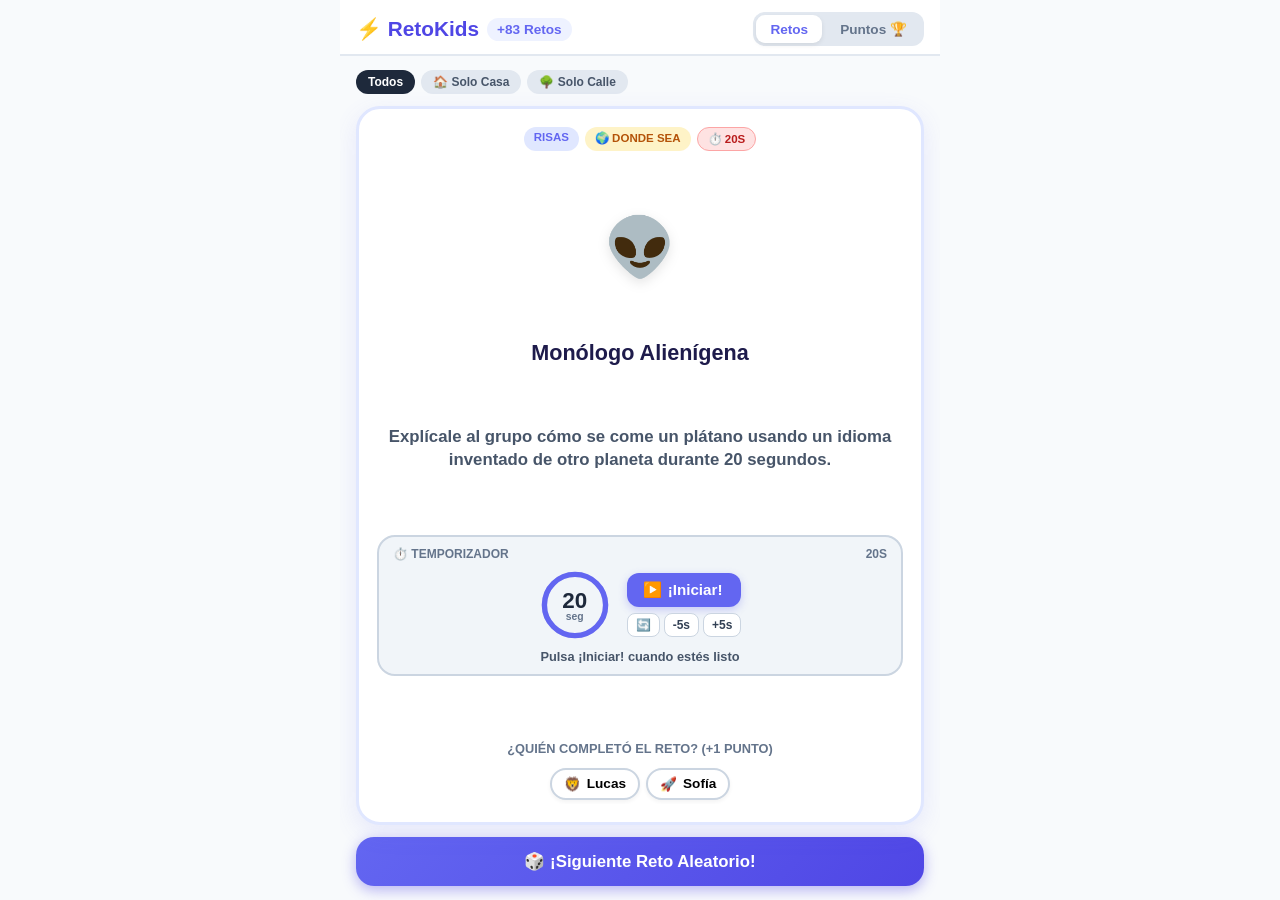
==== commit 31e489aa: "fix(audio): implement robust lazy-loading for AudioContext Add defensive initialization and error ha" ====
--- a/public/retokids.html
+++ b/public/retokids.html
@@ -878,23 +878,48 @@
     let timerRunning = false;
     const CIRCUMFERENCE = 2 * Math.PI * 34; // r=34 -> ~213.6
 
-    // Audio
-    const audioCtx = new (window.AudioContext || window.webkitAudioContext)();
+    // Audio Seguro (Lazy init + captura de errores de dispositivo)
+    let audioCtx = null;
     
+    function getAudioContext() {
+      if (!audioCtx) {
+        try {
+          const AudioContextClass = window.AudioContext || window.webkitAudioContext;
+          if (AudioContextClass) {
+            audioCtx = new AudioContextClass();
+          }
+        } catch (e) {
+          return null;
+        }
+      }
+      if (audioCtx && audioCtx.state === 'suspended') {
+        try {
+          const res = audioCtx.resume();
+          if (res && typeof res.catch === 'function') {
+            res.catch(() => {});
+          }
+        } catch (e) {}
+      }
+      return audioCtx;
+    }
+
     function playBeep(freq = 520, type = 'sine', duration = 0.15) {
-      if (audioCtx.state === 'suspended') audioCtx.resume();
       try {
-        const osc = audioCtx.createOscillator();
-        const gain = audioCtx.createGain();
+        const ctx = getAudioContext();
+        if (!ctx) return;
+        const osc = ctx.createOscillator();
+        const gain = ctx.createGain();
         osc.type = type;
-        osc.frequency.value = freq;
-        gain.gain.setValueAtTime(0.2, audioCtx.currentTime);
-        gain.gain.exponentialRampToValueAtTime(0.001, audioCtx.currentTime + duration);
+        osc.frequency.setValueAtTime(freq, ctx.currentTime);
+        gain.gain.setValueAtTime(0.2, ctx.currentTime);
+        gain.gain.exponentialRampToValueAtTime(0.001, ctx.currentTime + duration);
         osc.connect(gain);
-        gain.connect(audioCtx.destination);
+        gain.connect(ctx.destination);
         osc.start();
-        osc.stop(audioCtx.currentTime + duration);
-      } catch (e) {}
+        osc.stop(ctx.currentTime + duration);
+      } catch (e) {
+        // Silenciar fallos si el dispositivo no tiene hardware de audio o está bloqueado
+      }
     }
 
     function playFanfare() {
@@ -1063,13 +1088,15 @@
       return RETOS.filter(r => r.place === 'todos' || r.place === currentFilter);
     }
 
-    function nextChallenge() {
+    function nextChallenge(playSound = true) {
       const list = getFilteredRetos();
       const randomIndex = Math.floor(Math.random() * list.length);
       const reto = list[randomIndex];
       currentReto = reto;
 
-      playBeep(400, 'sine', 0.08);
+      if (playSound) {
+        playBeep(400, 'sine', 0.08);
+      }
 
       const card = document.getElementById('card');
       card.style.animation = 'none';
@@ -1294,7 +1321,7 @@
     // Inicialización
     document.getElementById('challenge-counter').textContent = `+${RETOS.length} Retos`;
     savePlayers();
-    nextChallenge();
+    nextChallenge(false);
   </script>
 </body>
 </html>
